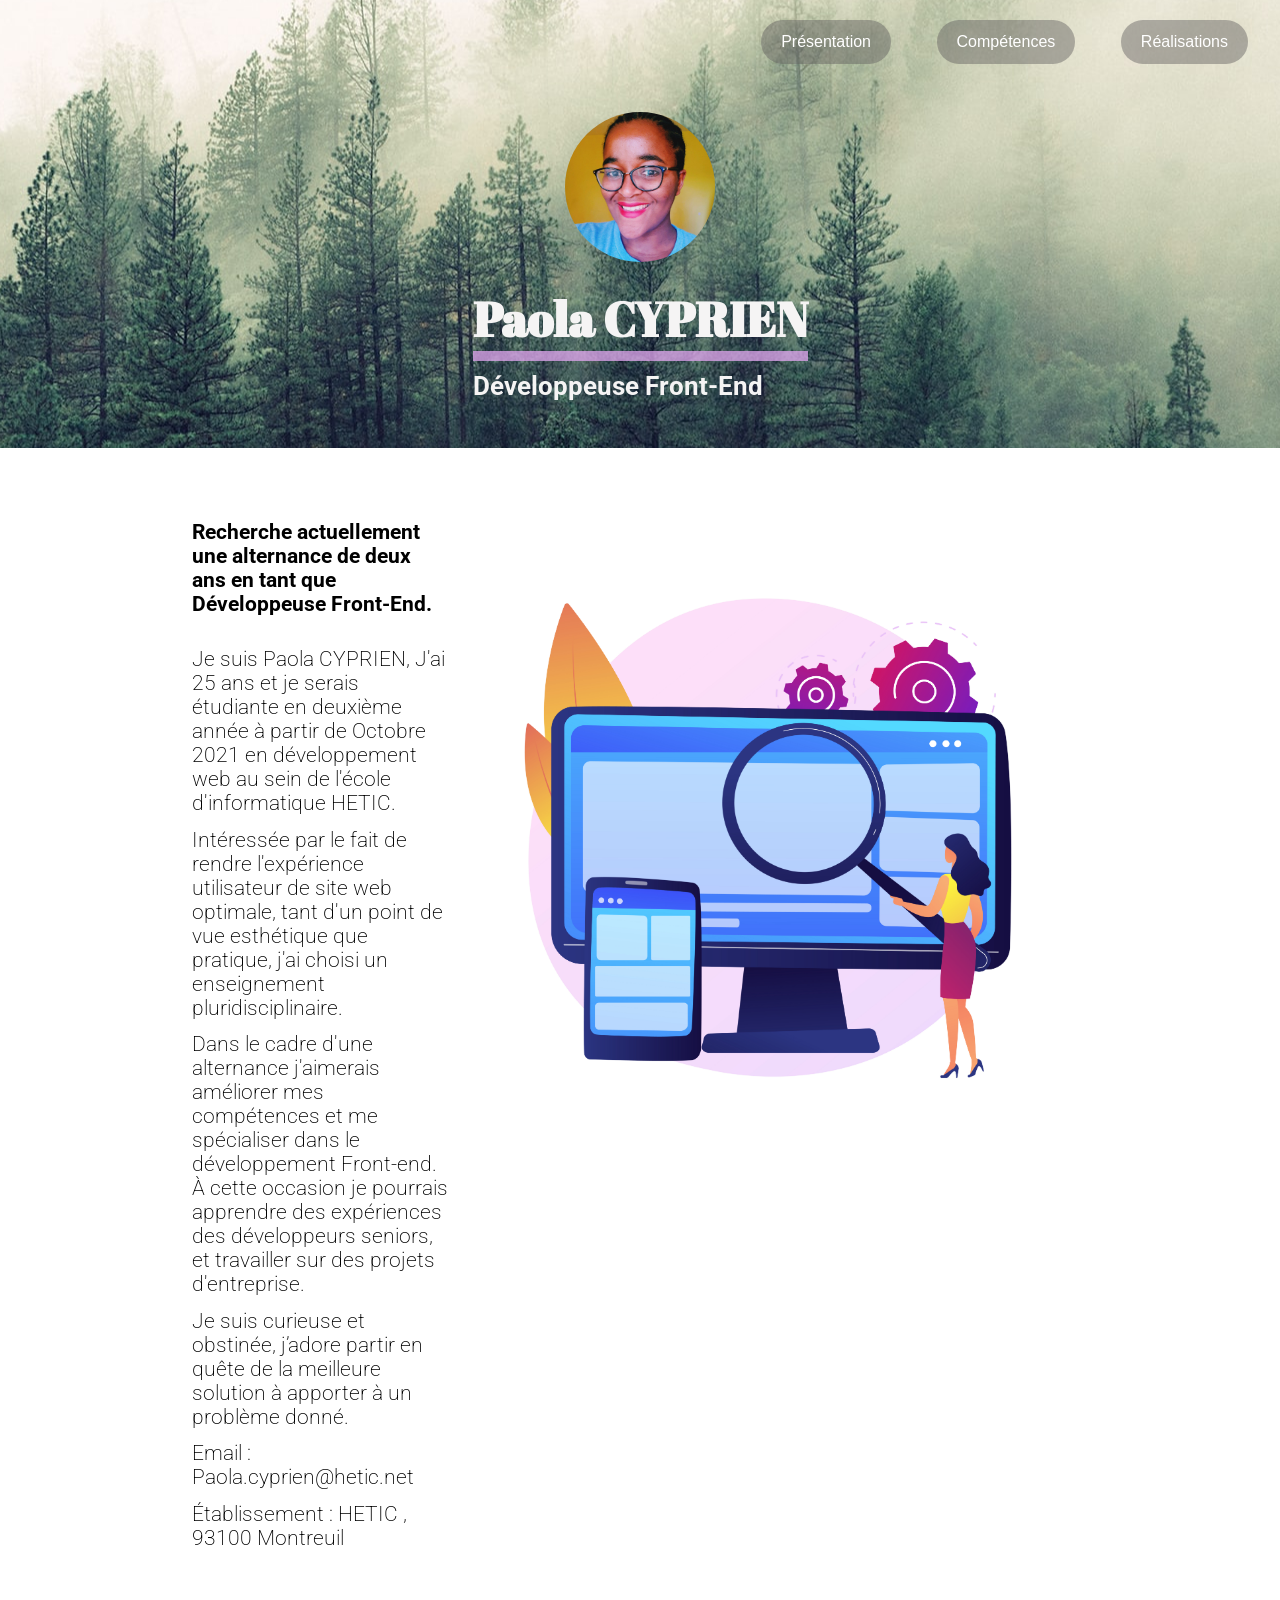
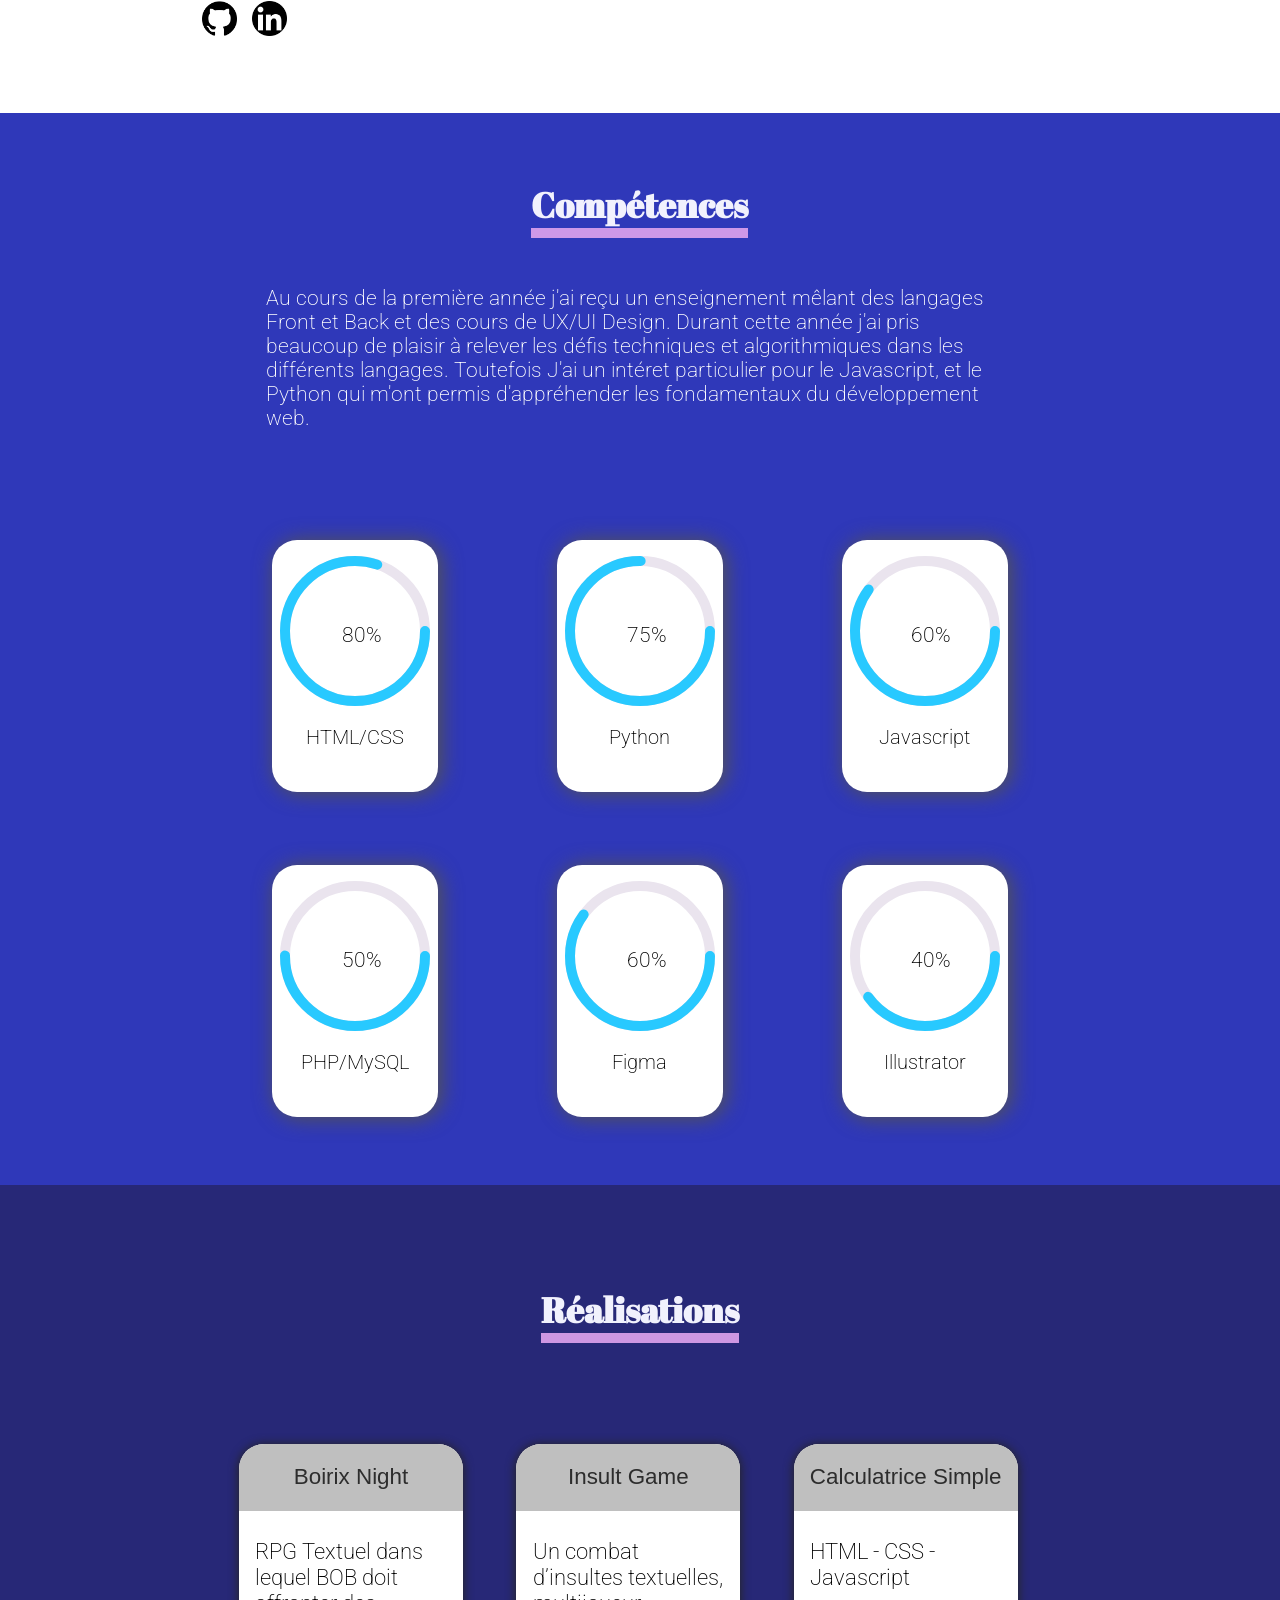
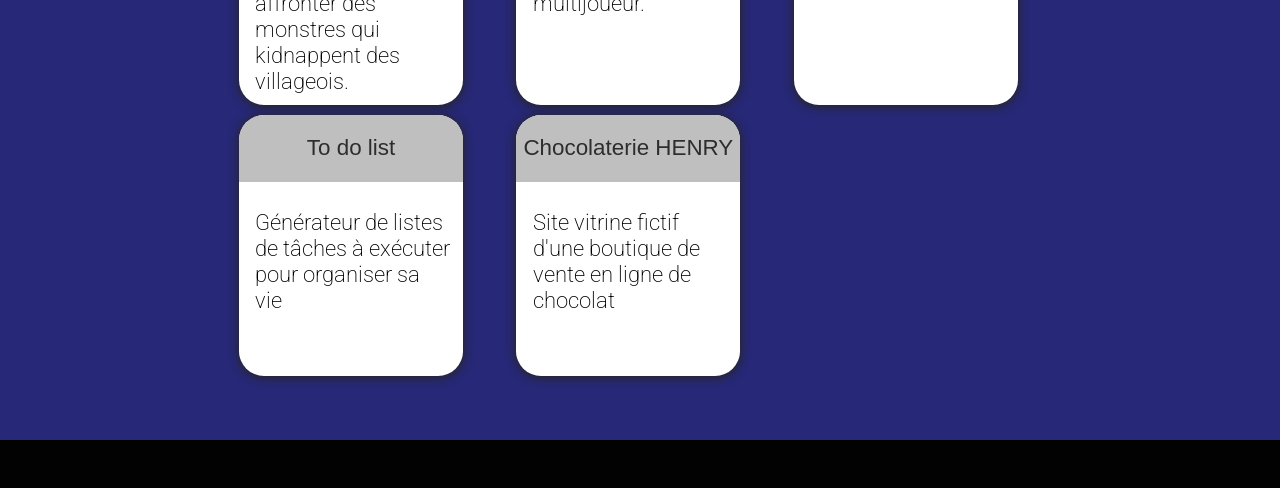
==== index.html @ fc37bf26 "Add files via upload" ====
<!DOCTYPE html>
<html lang="en">
<head>
    <meta charset="UTF-8">
    <meta http-equiv="X-UA-Compatible" content="IE=edge">
    <meta name="viewport" content="width=device-width, initial-scale=1.0">
    <link href="https://fonts.googleapis.com/css?family=Abril+Fatface|Roboto:300,700" rel="stylesheet">
    <link rel="stylesheet" href="style.css">
    <title> Portfolio CYPRIEN PAOLA</title>
</head>
<body>
    <header>
        <nav>
            <ul>
                <li></li>
                <li><a href="#part1">Présentation</a></li>
                <li><a href="#part2">Compétences</a></li>
                <li><a href="#part3">Réalisations</a></li> 
            </ul>
        </nav>
        <div class="picturesNames" id="">
            <img class="img"  src="paola.jpeg" alt="" srcset="" class ="img-size-responsive">
            <div class="words">
                <h1>Paola CYPRIEN</h1>
                <h3>Développeuse Front-End </h4>
            </div>
        </div>
    </header>

    <main>
        <section class="main-zone-presentation" id="">
            <div class="presentation" id="">
                <div class="text-presentation" id="">
                    <div class="text-prez">
                        <h4>
                            Recherche actuellement une alternance de deux ans en tant que Développeuse Front-End.
                        </h4>
                    </div>
                    <div class="div-container"  id="part1">
                        <p>Je suis Paola CYPRIEN, J'ai 25 ans et je serais étudiante en deuxième année à partir de Octobre 2021 en développement web au sein de l'école d'informatique HETIC. </p>
                        <p>Intéressée par le fait de rendre l'expérience utilisateur de site web optimale, tant d'un point de vue esthétique que pratique, j'ai choisi un enseignement pluridisciplinaire. </p>
                        <p>Dans le cadre d'une alternance j'aimerais améliorer mes compétences et me spécialiser dans le développement Front-end. À cette occasion je pourrais apprendre des expériences des développeurs seniors, et  travailler sur des projets d'entreprise.</p>
                        <p>Je suis curieuse et obstinée, j’adore partir en quête de la meilleure solution à apporter à un problème donné.</p>
                        <p class="info-box">Email : Paola.cyprien@hetic.net </p>
                        <p class="info-box">Établissement : HETIC , 93100 Montreuil</p>
                    </div>
                    <div class="logo">
                        <a href="https://github.com/Paola-Cyp"><img src="github.png" alt="" srcset=""></a>
                        <a href="https://www.linkedin.com/feed/?trk=guest_homepage-basic_nav-header-signin"><img src="linkedin-logo.png" alt="" srcset="" class ="img-size-responsive"></a>
                    </div>
                </div>
                <div class="div-illustration" id="">
                    <img class="illustration"  src="19197096.jpg" alt="" srcset=""  class ="img-size-responsive">
                </div>
            </div>
        </section>

        <section class="main-zone-skills" id="part2">
            <div class="competences" id="">
                <div class="title-skills" id="">
                    <h2>Compétences</h2>
                </div>
                <div class="text-skills" id="">
                    <p>
                    Au cours de la première année j'ai reçu un enseignement mêlant des langages Front et Back et des cours de UX/UI Design. Durant cette année j'ai pris beaucoup de plaisir à relever les défis techniques et algorithmiques dans les différents langages. Toutefois J'ai un intéret particulier pour le Javascript, et le Python qui m'ont permis d'appréhender les fondamentaux du développement web. </p> 
                </div>
              
            </div>

            <div class="skills">
                <div class="box  circle01">
                    <svg>
                        <circle cx="70px"   cy="70px" r="70px"></circle>
                        <circle cx="70px"   cy="70px" r="70px"></circle>
                    </svg>
                    <span> 80%</span>
                    <p>HTML/CSS</p>
                </div>
                <!-- box2-->
                <div class="box ">
                    <svg>
                        <circle   cx="70px"   cy="70px" r="70px"></circle>
                        <circle class="circle02" cx="70px"   cy="70px" r="70px"></circle>
                    </svg>
                    <span> 75%</span>
                    <p>Python</p>
                </div>
                <!-- box3-->
                <div class="box  circle03">
                    <svg>
                        <circle cx="70px"   cy="70px" r="70px"></circle>
                        <circle class="circle03" cx="70px"   cy="70px" r="70px"></circle>
                    </svg>
                    <span> 60%</span>
                    <p>Javascript</p>
                </div>
                <!-- box4-->
                <div class="box  circle04">
                    <svg>
                        <circle cx="70px"   cy="70px" r="70px"></circle>
                        <circle class="circle04" cx="70px"   cy="70px" r="70px"></circle>
                    </svg>
                    <span> 50%</span>
                    <p>PHP/MySQL</p>
                </div>
                <!-- box5-->
                <div class="box  circle05">
                    <svg>
                        <circle cx="70px"   cy="70px" r="70px"></circle>
                        <circle class="circle05" cx="70px"   cy="70px" r="70px"></circle>
                    </svg>
                    <span> 60%</span>
                    <p>Figma</p>
                </div>
                <!-- box4-->
                <div class="box  circle06">
                    <svg>
                        <circle cx="70px"   cy="70px" r="70px"></circle>
                        <circle class="circle06" cx="70px"   cy="70px" r="70px"></circle>
                    </svg>
                    <span> 40%</span>
                    <p>Illustrator</p>
                </div>
            </div>
        </section>

        <section class="main-zone-works" >
                   <!--Réalisation-->
            <div  class="works">
                <div class="text-works" id="">
                    <div class="title-works"  id="part3">
                        <h2>Réalisations</h2>
                    </div>
                </div>
                
                <div class="works-container" id="">
                    <div class="project1-description prjct"> 
                        <div class="project1-name name">
                            <a href="https://github.com/Paola-Cyp/Jeu-Boirix_Night-RPG/"><p>Boirix Night</p></a>
                        </div>
                        <div>
                            <p>RPG Textuel dans lequel BOB doit affronter des monstres qui kidnappent des villageois.</p>
                        </div> 
                    </div>
                    <div class="project2-description prjct">  
                        <div class="project2-name name">
                            <a href="https://github.com/Paola-Cyp/Jeu_Insult-game"><p>Insult Game</p></a>
                        </div>
                        <div>
                            <p>Un combat d’insultes textuelles, multijoueur.</p>
                        </div>
                    </div>
                    <div class="project3-description prjct">
                        <div class="project3-name name">
                            <a href="https://paola-cyp.github.io/Projet-Calculatrice_JS/"><p>Calculatrice Simple</p></a>
                        </div>
                        <div><p>HTML - CSS - Javascript </p></div>
                    </div>

                    <div class="project4-description prjct">
                        <div class="project4-name name">
                            <a href="https://paola-cyp.github.io/To-do-List-JS/"><p>To do list</p></a>
                        </div>
                        <div>
                            <p> Générateur de listes de tâches à exécuter pour organiser sa vie</p>
                        </div>
                    </div> 
                    <div class="project5-description prjct">
                        <div class="project5-name name">
                            <a href="https://paola-cyp.github.io/Site-Vitrine-Henry-Chocolaterie/store.html"><p>Chocolaterie HENRY</p></a>
                        </div>
                        <div>
                            <p> Site vitrine fictif d'une boutique de vente en ligne de chocolat</p>
                        </div>
                    </div>
                </div>
            </div>
        </section>
        
    </main>
    <footer>

    </footer>
    
</body>
</html>
---- style.css ----
* {
    margin: 0 auto ;
    padding: 0 ;   
}

body{
    font-family: 'Roboto', sans-serif; 
     font-weight: 200;    
    
}



h1,h2{
    font-family: 'Abril Fatface', serif;
    font-size: 3em;
    display: inline-block;
    
}

a{
    font-family: 'Montserrat', sans-serif;
    
}

h1::after{
    content:'';
    display: block;
    width: 100%;
    height: 10px;
    background-color: rgba(222, 165, 236, 0.767);
}


h2 {
    font-family: 'Abril Fatface', serif;
    font-size: 35px;
    text-align: center;
    color :rgb(241, 241, 253) ;
    display: inline-block;  
 }

 h2::after{
    content: '';
    display: block;
    width: 100%;
    height: 10px;
    background-color: rgba(223, 163, 238, 0.906);
 }



/*  Partie 1 : Accueil */

header{
    height: 28em ;
    background-image: url('jay-mantri-TFyi0QOx08c-unsplash.jpg');
    background-position : center ;
}



ul{
    width: 95%;
    display: flex;
    flex-direction: row;
    flex-wrap: wrap;   
}

li{
    margin-top: 20px;
    text-decoration: none;
    list-style: none;
    text-align: end;
    list-style: none; 
}


li  a{
    text-decoration: none;
    display: inline-block;
    font-size: 1em;
    border-radius: 25px;
    padding: 0.8em  1.25em;
    color: #ffffff;
    background-color: rgba(96, 94, 94, 0.452);
}


li  a:hover {
    display: inline-block;
    font-size: 1em;
    border-radius: 25px;
    padding: 0.8em  1.25em;
    color: #ffffff;
    background-color: rgba(96, 94, 94, 0.452);
}




li:nth-child(1){flex-grow: 15;}
li:nth-child(2){flex-grow: 1;}
li:nth-child(3){flex-grow: 1;}
li:nth-child(4){flex-grow: 1;}


.img{
    height: 150px;
    width: 150px;
    border-radius: 50%;
}

.words{
    padding: 1.5em;
    color :rgb(245, 244, 244);
}

h3{
    font-size: 1.6em;
    margin-top: 0.4em;
}


a img {
    margin-top: 20px;
    margin-left: 10px;
    display: inline-block;
    width: 35px;
    height: 35px;
}



.picturesNames{
    padding: 3em;
    display: flex;
    flex-direction: column;
    justify-content: center;

}



/*  PRESENTATION  */


.presentation {
    width: 70%;
    padding: 4.5em  0em;
    display: grid;
    grid-template-columns: 1fr 1fr; 
    grid-template-rows: 1fr; 
    gap: 0px 0px; 
    grid-template-areas: 
    "text-presentation div-illustration"; 
}
.text-presentation { 
    grid-area: text-presentation;
    font-size: 1.3em;
 }
.div-illustration { grid-area: div-illustration; }



.div-container {
    margin-top: 1.5em;
}

.div-container p{
    margin-top: 0.6em;
}

.logo{
    margin-top: 1.5em;
}



.illustration {
    width: 40em;
}

.img-size-responsive {
    max-width: 100%;
    height: auto;
}


/* COMPETENCES */

.main-zone-skills{
    background-color: rgb(47, 56, 185);
    padding: 2.3em;
    display: flex; 
    flex-direction: column; 
    justify-content: center;
}

.competences{
    padding: 1.5em;
    font-size: 1.3em;
    width: 70%;
    color: #ffffff;;   
}


.title-skills{
    display: flex;
    flex-direction: row;
    text-align: center;
}

.competences .text-skills{
    padding : 2.3em;

}

.text-skills + p {
    text-align: center;
}

.skills{
    width: 70%;
    height: 40em;
    display: grid;
    grid-template-columns: 1fr 1fr 1fr;
    grid-template-rows: 1fr 1fr; 
    gap: 10px 10px; 
    align-items: center;
}

.box{
    background-color: #ffffff;
    border-radius: 25px;
    padding: 1em 0.5em;
    height: 220px;
    width: 150px;
    position: relative;
    box-shadow: 3px 1px 20px 1px rgb(84, 83, 83);
}

.box  p {
    font-size: 20px;
    text-align: center;
    margin-top: 15px;
}

svg {
    /* background-color: rgb(231, 184, 184); */
    height: 150px;
    width: 150px;
}

svg circle {
    fill : none ;
    stroke :rgb(40, 201, 255) ;
    stroke-width: 10px;
    transform : translate(5px , 5px) ;
    stroke-linecap: round;
    stroke-dasharray: 440;
    stroke-dashoffset: 440;
   
}

svg circle:nth-child(1) {
    stroke :rgb(234, 228, 238) ;
    stroke-dashoffset: 0;
}


svg circle:nth-child(2) {
    animation: circle 2s forwards ;
}
 

/* Là on modifie les valeur*/
@keyframes circle {
    to {
        stroke-dashoffset: 88;
    }

}

span{
    position: absolute;
    top: 37%;
    left: 54% ;
    bottom: 50%;
    transform: translate(-50%,-50%) ;   
    height: 1em;
    font-size : 1.3em ;
}


/* -->  Cercle 2 */

svg .circle02:nth-child(2) {
    animation: circle-two 2s forwards ;
}
 
@keyframes circle-two {
    to {
        stroke-dashoffset: 110;
    }
}

/* -->  Cercle 3 */

svg .circle03:nth-child(2) {
    animation: circle-three 2s forwards ;
}
 

@keyframes circle-three {
    to {
        stroke-dashoffset: 176;
    }

}


/* -->  Cercle 4 */

svg .circle04:nth-child(2) {
    animation: circle-four 2s forwards ;
}
 

@keyframes circle-four {
    to {
        stroke-dashoffset: 220;
    }
}

/* -->  Cercle 5 */

svg .circle05:nth-child(2) {
    animation: circle-five 2s forwards ;
}
 
@keyframes circle-five {
    to {
        stroke-dashoffset: 176;
    }
}


/* -->  Cercle 6 */

svg .circle06:nth-child(2) {
    animation: circle-six 2s forwards ;
}
 

@keyframes circle-six{
    to {
        stroke-dashoffset: 264;
    }

}



/* PROJETS */

.main-zone-works{
    background-color: rgb(39, 40, 119);
}

.title-works{
    display: flex;
    flex-direction: row;
    text-align: center;
    padding: 1.3em;
}

.title-works + p{
    text-align: center;
}

.works{
    width: 70%;
    padding: 2em;
    font-size: 1em;
}


.text-works{
    padding: 2em;
    color: rgb(255, 255, 255);
    font-size: 1.3em;
}


.works-container{
    padding: 2em;
    display: grid;
    grid-template-columns: 1fr 1fr 1fr;
    grid-template-rows: 1fr 1fr;
    gap: 10px 0px;
    grid-auto-flow: row;
    grid-template-areas:
        "project1-description project2-description project3-description"
        "project4-description project5-description .";
    }
    
    .project1-description { grid-area: project1-description; }
    
    .project2-description { grid-area: project2-description; }
    
    .project3-description { grid-area: project3-description; }
    
    .project4-description { grid-area: project4-description; }
    
    .project5-description { grid-area: project5-description; }
    


.prjct{
    background-color: #ffffff;
    height: auto;
    font-size: 1.4em;
    margin-left: 15px;
    border-top-left-radius: 25px;
    border-top-right-radius: 25px;
    border-bottom-left-radius: 25px;
    border-bottom-right-radius: 25px;
    box-shadow: 0px 1px 10px 1px rgb(38, 37, 37);
    
}

.prjct > div{
    width: 10em;
}


.prjct > .name {
    height: 3em;
}

.project div{
    margin-top: 10px;
}

.name{
    border-top-left-radius: 25px;
    border-top-right-radius: 25px;
    background-color: rgb(191, 191, 191);
    margin-bottom: 0.7em;
    text-align: center;
    color: #ffffff;
    display: flex;
    flex-direction: column;
    justify-content: center;
    align-items: center;
    
}



.name + div p {
    /* background-color: aqua; */
    margin-left: 5px;
    padding: 5%;
}


footer{
    background-color: rgb(2, 2, 2);
    height: 3em;
}




.works-container a:link{
    color: rgb(45, 45, 45);
}


.works-container a:link {
    text-decoration: none;
}
  
.works-container a:visited {
    color: rgb(116, 116, 255);
}
  


.works-container a:hover::after{
    content: '';
    display: block;
    width: 100%;
    font-size:large;
    height: 5px;
    background-color:#f7f6f6;

}
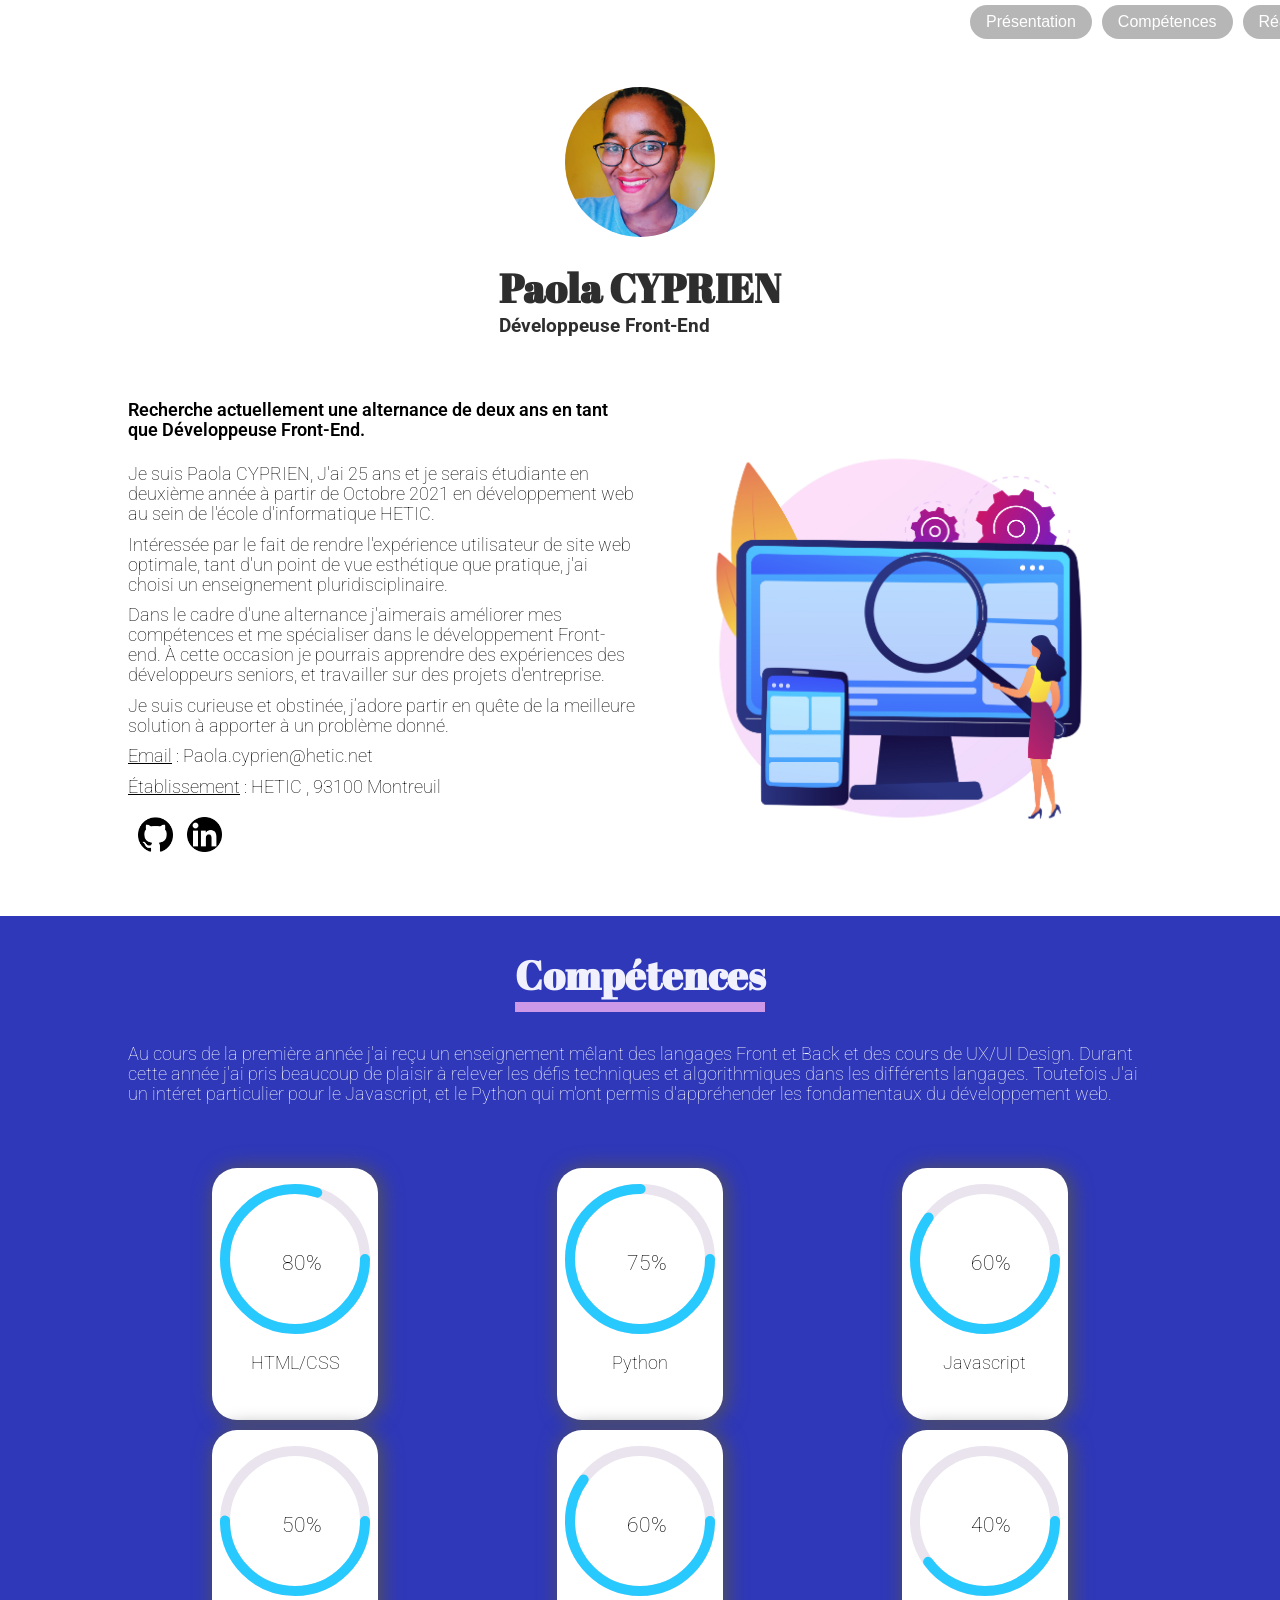
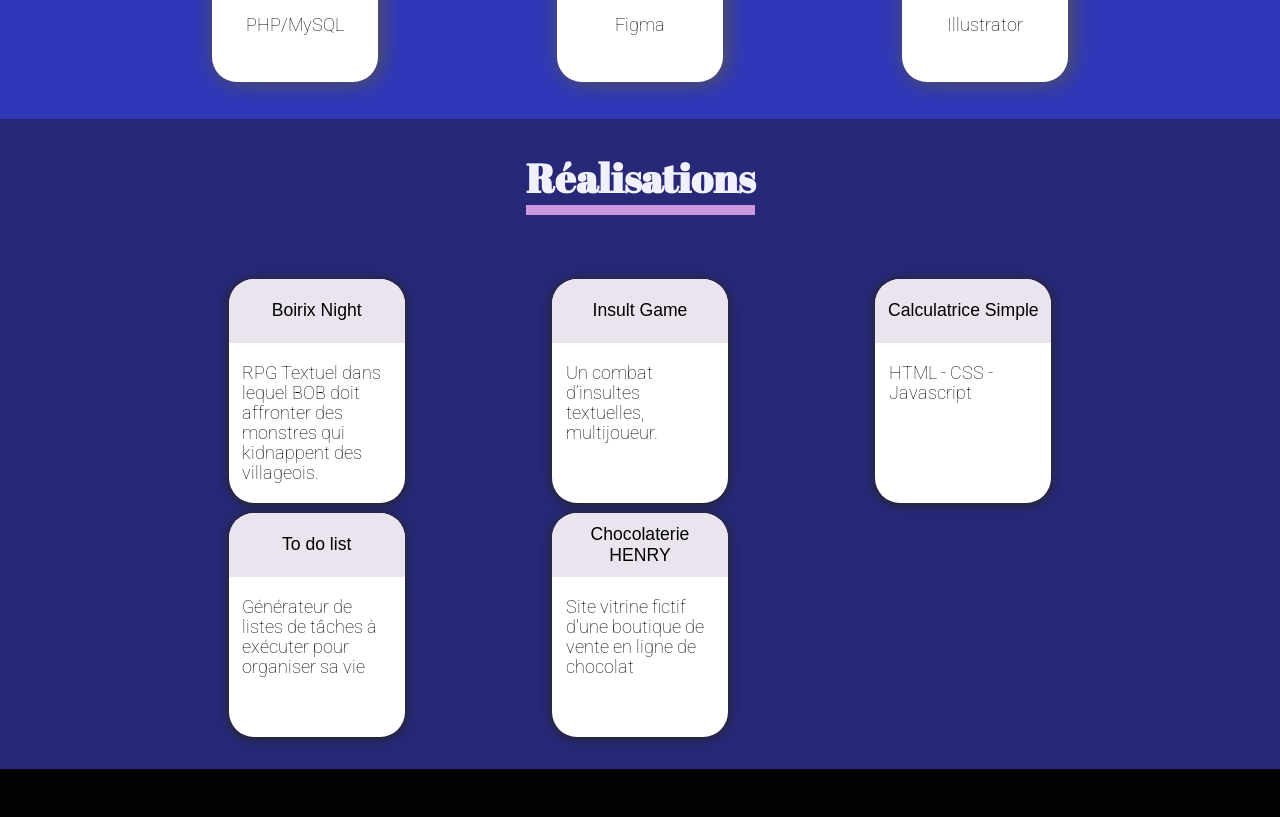
==== commit 2ecf66bc: "Add files via upload" ====
--- a/index.html
+++ b/index.html
@@ -12,7 +12,6 @@
     <header>
         <nav>
             <ul>
-                <li></li>
                 <li><a href="#part1">Présentation</a></li>
                 <li><a href="#part2">Compétences</a></li>
                 <li><a href="#part3">Réalisations</a></li> 
@@ -28,21 +27,21 @@
     </header>
 
     <main>
-        <section class="main-zone-presentation" id="">
+        <section class="main-zone-presentation" id="part1">
             <div class="presentation" id="">
                 <div class="text-presentation" id="">
                     <div class="text-prez">
-                        <h4>
+                        <p>
                             Recherche actuellement une alternance de deux ans en tant que Développeuse Front-End.
-                        </h4>
+                        </p>
                     </div>
-                    <div class="div-container"  id="part1">
+                    <div class="div-container"  >
                         <p>Je suis Paola CYPRIEN, J'ai 25 ans et je serais étudiante en deuxième année à partir de Octobre 2021 en développement web au sein de l'école d'informatique HETIC. </p>
                         <p>Intéressée par le fait de rendre l'expérience utilisateur de site web optimale, tant d'un point de vue esthétique que pratique, j'ai choisi un enseignement pluridisciplinaire. </p>
                         <p>Dans le cadre d'une alternance j'aimerais améliorer mes compétences et me spécialiser dans le développement Front-end. À cette occasion je pourrais apprendre des expériences des développeurs seniors, et  travailler sur des projets d'entreprise.</p>
                         <p>Je suis curieuse et obstinée, j’adore partir en quête de la meilleure solution à apporter à un problème donné.</p>
-                        <p class="info-box">Email : Paola.cyprien@hetic.net </p>
-                        <p class="info-box">Établissement : HETIC , 93100 Montreuil</p>
+                        <p class="info-box info1prez"> <span>Email</span> : Paola.cyprien@hetic.net </p>
+                        <p class="info-box"> <span>Établissement</span> : HETIC , 93100 Montreuil</p>
                     </div>
                     <div class="logo">
                         <a href="https://github.com/Paola-Cyp"><img src="github.png" alt="" srcset=""></a>
@@ -54,7 +53,6 @@
                 </div>
             </div>
         </section>
-
         <section class="main-zone-skills" id="part2">
             <div class="competences" id="">
                 <div class="title-skills" id="">
@@ -63,8 +61,7 @@
                 <div class="text-skills" id="">
                     <p>
                     Au cours de la première année j'ai reçu un enseignement mêlant des langages Front et Back et des cours de UX/UI Design. Durant cette année j'ai pris beaucoup de plaisir à relever les défis techniques et algorithmiques dans les différents langages. Toutefois J'ai un intéret particulier pour le Javascript, et le Python qui m'ont permis d'appréhender les fondamentaux du développement web. </p> 
-                </div>
-              
+                </div> 
             </div>
 
             <div class="skills">
@@ -132,7 +129,6 @@
                         <h2>Réalisations</h2>
                     </div>
                 </div>
-                
                 <div class="works-container" id="">
                     <div class="project1-description prjct"> 
                         <div class="project1-name name">
--- a/style.css
+++ b/style.css
@@ -5,7 +5,7 @@
 
 body{
     font-family: 'Roboto', sans-serif; 
-     font-weight: 200;    
+     font-weight: 100;    
     
 }
 
@@ -13,28 +13,25 @@
 
 h1,h2{
     font-family: 'Abril Fatface', serif;
-    font-size: 3em;
-    display: inline-block;
-    
+    font-size: 2.5em;
+    display: inline-block;   
 }
 
 a{
-    font-family: 'Montserrat', sans-serif;
-    
-}
-
-h1::after{
+    font-family: 'Montserrat', sans-serif;   
+}
+
+/* h1::after{
     content:'';
     display: block;
     width: 100%;
     height: 10px;
-    background-color: rgba(222, 165, 236, 0.767);
-}
+    background-color: rgba(255, 255, 255, 0.767);
+} */
 
 
 h2 {
     font-family: 'Abril Fatface', serif;
-    font-size: 35px;
     text-align: center;
     color :rgb(241, 241, 253) ;
     display: inline-block;  
@@ -48,31 +45,34 @@
     background-color: rgba(223, 163, 238, 0.906);
  }
 
-
+p{
+    font-size: 1.1em;
+}
 
 /*  Partie 1 : Accueil */
 
 header{
-    height: 28em ;
-    background-image: url('jay-mantri-TFyi0QOx08c-unsplash.jpg');
+    height: 23em ;
+    background-image: url('https://images.unsplash.com/photo-1558591710-4b4a1ae0f04d?ixlib=rb-1.2.1&ixid=MnwxMjA3fDB8MHxwaG90by1wYWdlfHx8fGVufDB8fHx8&auto=format&fit=crop&w=668&q=80');
     background-position : center ;
 }
 
-
+nav {
+    display: flex;   
+}
 
 ul{
-    width: 95%;
     display: flex;
-    flex-direction: row;
-    flex-wrap: wrap;   
+    flex-direction: row ;
+    justify-content: center;
+    margin-left: 60em;
+    margin-top: 5px;
 }
 
 li{
-    margin-top: 20px;
     text-decoration: none;
     list-style: none;
-    text-align: end;
-    list-style: none; 
+    margin-left: 10px;
 }
 
 
@@ -81,7 +81,7 @@
     display: inline-block;
     font-size: 1em;
     border-radius: 25px;
-    padding: 0.8em  1.25em;
+    padding: 0.5em  1em;
     color: #ffffff;
     background-color: rgba(96, 94, 94, 0.452);
 }
@@ -91,18 +91,15 @@
     display: inline-block;
     font-size: 1em;
     border-radius: 25px;
-    padding: 0.8em  1.25em;
+    padding: 0.5em  1em;
     color: #ffffff;
-    background-color: rgba(96, 94, 94, 0.452);
-}
-
-
-
-
-li:nth-child(1){flex-grow: 15;}
-li:nth-child(2){flex-grow: 1;}
-li:nth-child(3){flex-grow: 1;}
-li:nth-child(4){flex-grow: 1;}
+    background-color: rgba(87, 85, 85, 0.666);
+}
+
+
+
+
+
 
 
 .img{
@@ -113,12 +110,7 @@
 
 .words{
     padding: 1.5em;
-    color :rgb(245, 244, 244);
-}
-
-h3{
-    font-size: 1.6em;
-    margin-top: 0.4em;
+    color :rgb(46, 46, 46);
 }
 
 
@@ -142,22 +134,27 @@
 
 
 
+
+
 /*  PRESENTATION  */
 
+.text-prez{
+    font-weight:600;
+}
 
 .presentation {
-    width: 70%;
-    padding: 4.5em  0em;
+    padding : 2em;
+    width: 80%;
     display: grid;
     grid-template-columns: 1fr 1fr; 
     grid-template-rows: 1fr; 
-    gap: 0px 0px; 
+    gap: 10px 10px;
     grid-template-areas: 
     "text-presentation div-illustration"; 
 }
 .text-presentation { 
     grid-area: text-presentation;
-    font-size: 1.3em;
+    font-size: 1em;
  }
 .div-illustration { grid-area: div-illustration; }
 
@@ -171,14 +168,24 @@
     margin-top: 0.6em;
 }
 
-.logo{
-    margin-top: 1.5em;
-}
-
-
+
+.info-box{
+    margin-top: 20px;
+    
+}
+
+.info-box > span{
+    position: static;
+    text-decoration:underline;
+    font-size: 1em;
+}
+
+.info1prez{
+    margin-top: 1.3ems;
+}
 
 .illustration {
-    width: 40em;
+    width: 30em;
 }
 
 .img-size-responsive {
@@ -191,16 +198,19 @@
 
 .main-zone-skills{
     background-color: rgb(47, 56, 185);
-    padding: 2.3em;
     display: flex; 
     flex-direction: column; 
     justify-content: center;
 }
 
+
+.main-zone-skills > *{
+    width: 80%;
+
+}
+
 .competences{
-    padding: 1.5em;
-    font-size: 1.3em;
-    width: 70%;
+    padding : 2em;
     color: #ffffff;;   
 }
 
@@ -212,7 +222,8 @@
 }
 
 .competences .text-skills{
-    padding : 2.3em;
+    padding-top : 2em;
+    padding-bottom: 2em ;
 
 }
 
@@ -221,12 +232,11 @@
 }
 
 .skills{
-    width: 70%;
-    height: 40em;
+    padding-bottom : 2.3em;
     display: grid;
     grid-template-columns: 1fr 1fr 1fr;
     grid-template-rows: 1fr 1fr; 
-    gap: 10px 10px; 
+    gap: 10px 10px;
     align-items: center;
 }
 
@@ -241,7 +251,6 @@
 }
 
 .box  p {
-    font-size: 20px;
     text-align: center;
     margin-top: 15px;
 }
@@ -372,7 +381,6 @@
     display: flex;
     flex-direction: row;
     text-align: center;
-    padding: 1.3em;
 }
 
 .title-works + p{
@@ -380,48 +388,45 @@
 }
 
 .works{
-    width: 70%;
-    padding: 2em;
+    width: 80%;
     font-size: 1em;
 }
 
 
 .text-works{
-    padding: 2em;
+    padding : 2em;
     color: rgb(255, 255, 255);
-    font-size: 1.3em;
 }
 
 
 .works-container{
-    padding: 2em;
+    padding : 2em;
     display: grid;
     grid-template-columns: 1fr 1fr 1fr;
     grid-template-rows: 1fr 1fr;
-    gap: 10px 0px;
+    gap: 10px 10px;
     grid-auto-flow: row;
     grid-template-areas:
         "project1-description project2-description project3-description"
         "project4-description project5-description .";
-    }
+}
     
-    .project1-description { grid-area: project1-description; }
-    
-    .project2-description { grid-area: project2-description; }
-    
-    .project3-description { grid-area: project3-description; }
-    
-    .project4-description { grid-area: project4-description; }
-    
-    .project5-description { grid-area: project5-description; }
+.project1-description { grid-area: project1-description; }
+
+.project2-description { grid-area: project2-description; }
+
+.project3-description { grid-area: project3-description; }
+
+.project4-description { grid-area: project4-description; }
+
+.project5-description { grid-area: project5-description; }
     
 
 
 .prjct{
     background-color: #ffffff;
-    height: auto;
-    font-size: 1.4em;
-    margin-left: 15px;
+    height: 14em;
+    width: 11em;
     border-top-left-radius: 25px;
     border-top-right-radius: 25px;
     border-bottom-left-radius: 25px;
@@ -430,26 +435,23 @@
     
 }
 
-.prjct > div{
-    width: 10em;
-}
-
-
-.prjct > .name {
-    height: 3em;
-}
-
-.project div{
-    margin-top: 10px;
+
+.prjct  .name {
+    height: 2em;
+    padding: 1em 0.5em;
+}
+
+.project > {
+    padding: 1em 0.5em;
 }
 
 .name{
     border-top-left-radius: 25px;
     border-top-right-radius: 25px;
-    background-color: rgb(191, 191, 191);
+    background-color:rgb(234, 228, 238);
     margin-bottom: 0.7em;
     text-align: center;
-    color: #ffffff;
+    color: #010101;
     display: flex;
     flex-direction: column;
     justify-content: center;
@@ -475,7 +477,7 @@
 
 
 .works-container a:link{
-    color: rgb(45, 45, 45);
+    color: #010101;
 }
 
 
@@ -484,10 +486,9 @@
 }
   
 .works-container a:visited {
-    color: rgb(116, 116, 255);
+    color: #010101;
 }
   
-
 
 .works-container a:hover::after{
     content: '';
@@ -495,9 +496,9 @@
     width: 100%;
     font-size:large;
     height: 5px;
-    background-color:#f7f6f6;
-
-}
-
-
-
+    background-color:#6d6c6c;
+
+}
+
+
+
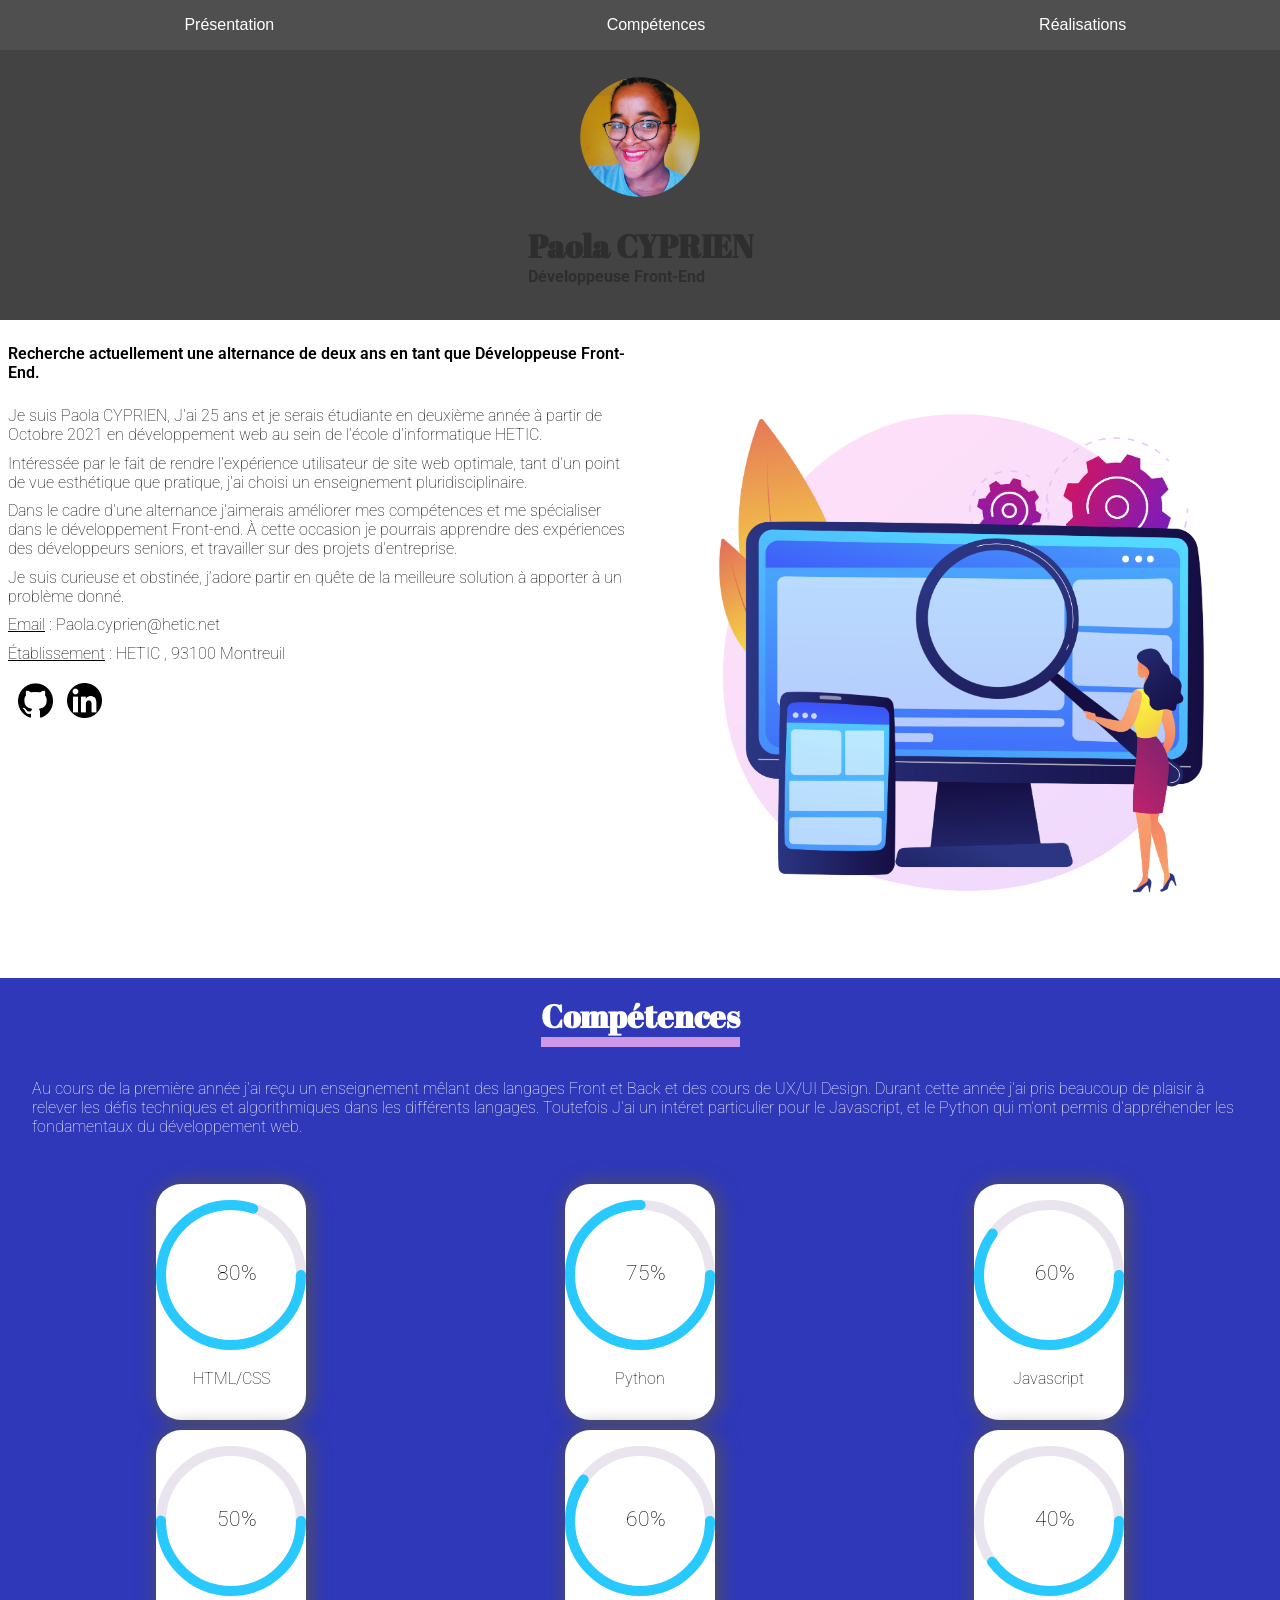
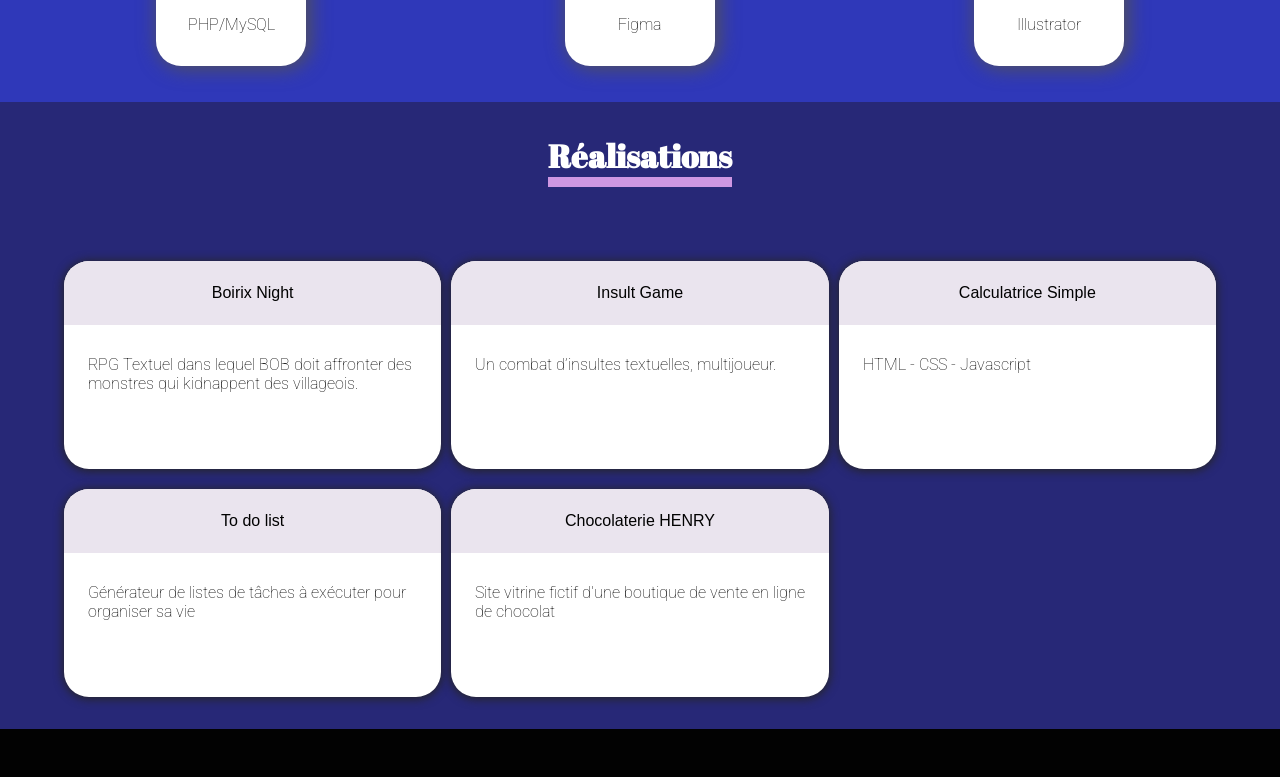
==== commit c72db487: "Add files via upload" ====
--- a/index.html
+++ b/index.html
@@ -25,7 +25,6 @@
             </div>
         </div>
     </header>
-
     <main>
         <section class="main-zone-presentation" id="part1">
             <div class="presentation" id="">
@@ -63,7 +62,6 @@
                     Au cours de la première année j'ai reçu un enseignement mêlant des langages Front et Back et des cours de UX/UI Design. Durant cette année j'ai pris beaucoup de plaisir à relever les défis techniques et algorithmiques dans les différents langages. Toutefois J'ai un intéret particulier pour le Javascript, et le Python qui m'ont permis d'appréhender les fondamentaux du développement web. </p> 
                 </div> 
             </div>
-
             <div class="skills">
                 <div class="box  circle01">
                     <svg>
@@ -172,10 +170,8 @@
                 </div>
             </div>
         </section>
-        
     </main>
     <footer>
-
     </footer>
     
 </body>
--- a/style.css
+++ b/style.css
@@ -1,6 +1,7 @@
 * {
     margin: 0 auto ;
-    padding: 0 ;   
+    padding: 0 ; 
+    font-size: 16px;  
 }
 
 body{
@@ -11,9 +12,11 @@
 
 
 
+
+
 h1,h2{
     font-family: 'Abril Fatface', serif;
-    font-size: 2.5em;
+    font-size: 2em;
     display: inline-block;   
 }
 
@@ -21,95 +24,80 @@
     font-family: 'Montserrat', sans-serif;   
 }
 
-/* h1::after{
-    content:'';
-    display: block;
-    width: 100%;
-    height: 10px;
-    background-color: rgba(255, 255, 255, 0.767);
-} */
-
-
-h2 {
-    font-family: 'Abril Fatface', serif;
-    text-align: center;
-    color :rgb(241, 241, 253) ;
-    display: inline-block;  
- }
-
- h2::after{
+
+
+
+h2::after{
     content: '';
     display: block;
     width: 100%;
     height: 10px;
     background-color: rgba(223, 163, 238, 0.906);
- }
+}
 
 p{
-    font-size: 1.1em;
+    font-size: 1em;
 }
 
 /*  Partie 1 : Accueil */
 
 header{
-    height: 23em ;
+    height: 25em ;
+    width: 100%;
     background-image: url('https://images.unsplash.com/photo-1558591710-4b4a1ae0f04d?ixlib=rb-1.2.1&ixid=MnwxMjA3fDB8MHxwaG90by1wYWdlfHx8fGVufDB8fHx8&auto=format&fit=crop&w=668&q=80');
     background-position : center ;
-}
-
-nav {
-    display: flex;   
-}
+    background-size: cover;
+
+    
+}
+
+
 
 ul{
     display: flex;
-    flex-direction: row ;
-    justify-content: center;
-    margin-left: 60em;
-    margin-top: 5px;
+    flex-direction: column;
+    margin-left: 0em;
+    background-color: rgba(96, 94, 94, 0.452);
+    
 }
 
 li{
+    width: 100%;
     text-decoration: none;
     list-style: none;
-    margin-left: 10px;
-}
-
-
-li  a{
+    text-align: center; 
+}
+
+
+li a{
+    width: 100% ;
     text-decoration: none;
     display: inline-block;
     font-size: 1em;
-    border-radius: 25px;
-    padding: 0.5em  1em;
+    padding: 1em;
     color: #ffffff;
-    background-color: rgba(96, 94, 94, 0.452);
+    
+    
 }
 
 
 li  a:hover {
-    display: inline-block;
-    font-size: 1em;
-    border-radius: 25px;
-    padding: 0.5em  1em;
+    width: 100% ;
     color: #ffffff;
     background-color: rgba(87, 85, 85, 0.666);
 }
 
 
 
-
-
-
-
 .img{
-    height: 150px;
-    width: 150px;
+    padding: 1.7em;
+    height: 120px;
+    width: 120px;
     border-radius: 50%;
 }
 
 .words{
-    padding: 1.5em;
+
     color :rgb(46, 46, 46);
 }
 
@@ -125,7 +113,6 @@
 
 
 .picturesNames{
-    padding: 3em;
     display: flex;
     flex-direction: column;
     justify-content: center;
@@ -142,21 +129,18 @@
     font-weight:600;
 }
 
+
+
 .presentation {
-    padding : 2em;
-    width: 80%;
-    display: grid;
-    grid-template-columns: 1fr 1fr; 
-    grid-template-rows: 1fr; 
-    gap: 10px 10px;
-    grid-template-areas: 
-    "text-presentation div-illustration"; 
+    padding-top: 1em;
+    display: flex;
+    flex-direction: column;
+    justify-content: center;
+    width: 100%;
 }
 .text-presentation { 
-    grid-area: text-presentation;
-    font-size: 1em;
- }
-.div-illustration { grid-area: div-illustration; }
+    padding: 0.5em ;
+}
 
 
 
@@ -181,11 +165,11 @@
 }
 
 .info1prez{
-    margin-top: 1.3ems;
+    margin-top: 1.3em;
 }
 
 .illustration {
-    width: 30em;
+    width: 95%;
 }
 
 .img-size-responsive {
@@ -205,12 +189,12 @@
 
 
 .main-zone-skills > *{
-    width: 80%;
+    width: 95%;
 
 }
 
 .competences{
-    padding : 2em;
+    padding : 1em;
     color: #ffffff;;   
 }
 
@@ -232,22 +216,24 @@
 }
 
 .skills{
-    padding-bottom : 2.3em;
+    padding-bottom : 2em;
     display: grid;
-    grid-template-columns: 1fr 1fr 1fr;
-    grid-template-rows: 1fr 1fr; 
-    gap: 10px 10px;
+    grid-template-columns: 1fr 1fr ;
+    grid-template-rows: 1fr 1fr 1fr; 
+    gap: 20px 5px;
     align-items: center;
 }
 
 .box{
     background-color: #ffffff;
     border-radius: 25px;
-    padding: 1em 0.5em;
     height: 220px;
     width: 150px;
     position: relative;
     box-shadow: 3px 1px 20px 1px rgb(84, 83, 83);
+    padding-top: 1em;
+   
+
 }
 
 .box  p {
@@ -388,7 +374,7 @@
 }
 
 .works{
-    width: 80%;
+    width: 95%;
     font-size: 1em;
 }
 
@@ -399,34 +385,11 @@
 }
 
 
-.works-container{
-    padding : 2em;
-    display: grid;
-    grid-template-columns: 1fr 1fr 1fr;
-    grid-template-rows: 1fr 1fr;
-    gap: 10px 10px;
-    grid-auto-flow: row;
-    grid-template-areas:
-        "project1-description project2-description project3-description"
-        "project4-description project5-description .";
-}
-    
-.project1-description { grid-area: project1-description; }
-
-.project2-description { grid-area: project2-description; }
-
-.project3-description { grid-area: project3-description; }
-
-.project4-description { grid-area: project4-description; }
-
-.project5-description { grid-area: project5-description; }
-    
-
-
 .prjct{
     background-color: #ffffff;
-    height: 14em;
-    width: 11em;
+    height: 13em;
+    width: 100%;
+    margin-top: 10px;
     border-top-left-radius: 25px;
     border-top-right-radius: 25px;
     border-bottom-left-radius: 25px;
@@ -462,7 +425,6 @@
 
 
 .name + div p {
-    /* background-color: aqua; */
     margin-left: 5px;
     padding: 5%;
 }
@@ -472,7 +434,6 @@
     background-color: rgb(2, 2, 2);
     height: 3em;
 }
-
 
 
 
@@ -502,3 +463,422 @@
 
 
 
+
+
+
+@media only screen and (min-width: 650px) and (max-width : 1999px) {
+
+    body{
+        font-size: 16px;
+    }
+         
+    header{
+        background-color: rgb(68, 67, 67); 
+        height: 20em ;
+        background-image: url('https://images.unsplash.com/photo-1558591710-4b4a1ae0f04d?ixlib=rb-1.2.1&ixid=MnwxMjA3fDB8MHxwaG90by1wYWdlfHx8fGVufDB8fHx8&auto=format&fit=crop&w=668&q=80');
+        background-position : center ;
+        background-size: cover;
+    }
+
+
+    .presentation {
+        width: 100%;
+        display: grid;
+        grid-template-columns: 1fr 1fr; 
+        grid-template-rows: 1fr; 
+        gap: 5px 5px;
+        grid-template-areas: 
+        "text-presentation div-illustration"; 
+    }
+    .text-presentation { 
+        grid-area: text-presentation;   
+    }
+
+    .div-illustration { grid-area: div-illustration; }
+
+
+    ul{
+        display: flex;
+        flex-direction: row ;
+
+    }
+
+    li{
+        text-decoration: none;
+        list-style: none;
+        text-align: center;
+        background-color: none;
+    }
+
+
+    li a{
+        text-decoration: none;
+        display: inline-block;
+        color: #ffffff;
+    }
+
+    li  a:hover {
+        color: #ffffff;   
+    }
+
+    .illustration {
+        visibility: visible;
+        width: 100%;
+        
+    }
+    
+    .img-size-responsive {
+        max-width: 100%;
+        height: auto;
+    }
+    
+
+    .skills{
+        padding-bottom : 2.3em;
+        display: grid;
+        grid-template-columns: 1fr 1fr 1fr;
+        grid-template-rows: 1fr 1fr; 
+        gap: 10px 10px;
+        align-items: center;
+    }
+
+    .works-container{
+        padding : 2em;
+        display: grid;
+        grid-template-columns: 1fr 1fr 1fr;
+        grid-template-rows: 1fr 1fr;
+        gap: 10px 10px;
+        grid-auto-flow: row;
+        grid-template-areas:
+            "project1-description project2-description project3-description"
+            "project4-description project5-description .";
+    }
+        
+    .project1-description { grid-area: project1-description; }
+    
+    .project2-description { grid-area: project2-description; }
+    
+    .project3-description { grid-area: project3-description; }
+    
+    .project4-description { grid-area: project4-description; }
+    
+    .project5-description { grid-area: project5-description; }
+
+
+
+    
+
+
+
+
+
+
+}
+
+
+
+
+
+
+
+
+@media only screen and (min-width : 1440px) {
+
+    body{
+        font-size :18px ;
+
+    }
+    
+
+    header{
+        height: 32em ;
+        background-image: url('https://images.unsplash.com/photo-1558591710-4b4a1ae0f04d?ixlib=rb-1.2.1&ixid=MnwxMjA3fDB8MHxwaG90by1wYWdlfHx8fGVufDB8fHx8&auto=format&fit=crop&w=668&q=80');
+        background-position : center ;
+        background-size: cover;
+    }
+
+    ul{
+        display: flex;
+        flex-direction: row ;
+    }
+
+    li{
+        text-decoration: none;
+        list-style: none;
+        text-align: center;
+        background-color: none;
+    }
+
+
+    li a{
+        text-decoration: none;
+        display: inline-block;
+        color: #ffffff;
+    }
+
+    li  a:hover {
+        color: #ffffff;   
+    }
+    
+  
+    .img{
+        height: 150px;
+        width: 150px;
+        border-radius: 50%;
+    }
+
+    .words{
+        padding: 1.5em;
+        color :rgb(46, 46, 46);
+    }
+
+
+    a img {
+        margin-top: 20px;
+        margin-left: 10px;
+        display: inline-block;
+        width: 35px;
+        height: 35px;
+    }
+
+    .text-prez{
+        font-weight:600;
+    }
+
+    .presentation {
+        width: 80%;
+        display: grid;
+        grid-template-columns: 1fr 1fr; 
+        grid-template-rows: 1fr; 
+        gap: 10px 10px;
+        grid-template-areas: 
+        "text-presentation div-illustration"; 
+    }
+    .text-presentation { 
+        grid-area: text-presentation;
+        font-size: 1em;
+    }
+    .div-illustration { grid-area: div-illustration; }
+
+
+    .div-container {
+        margin-top: 1.5em;
+    }
+
+    .div-container p{
+        margin-top: 0.6em;
+    }
+
+
+    .info-box{
+        margin-top: 20px;
+        
+    }
+
+    .info-box > span{
+        position: static;
+        text-decoration:underline;
+        font-size: 1em;
+    }
+
+    .info1prez{
+        margin-top: 1.3em;
+    }
+
+    .illustration {
+        width: 60%;
+    }
+
+    .img-size-responsive {
+        max-width: 100%;
+        height: auto;
+    }
+
+
+    .main-zone-skills{
+        background-color: rgb(47, 56, 185);
+        display: flex; 
+        flex-direction: column; 
+        justify-content: center;
+    }
+    
+    
+    .main-zone-skills > *{
+        width: 80%;
+    
+    }
+    
+    .competences{
+        padding : 2em;
+        color: #ffffff;;   
+    }
+    
+    
+    .title-skills{
+        display: flex;
+        flex-direction: row;
+        text-align: center;
+    }
+    
+    .competences .text-skills{
+        padding-top : 2em;
+        padding-bottom: 2em ;
+    
+    }
+    
+    .text-skills + p {
+        text-align: center;
+    }
+    
+    .skills{
+        font-size: 1.25em;
+        padding-bottom : 2.3em;
+        display: grid;
+        grid-template-columns: 1fr 1fr 1fr;
+        grid-template-rows: 1fr 1fr; 
+        gap: 10px 10px;
+        align-items: center;
+    }
+    
+    .box{
+        background-color: #ffffff;
+        border-radius: 25px;
+        padding: 1em 0.5em;
+        height: 220px;
+        width: 150px;
+        position: relative;
+        box-shadow: 3px 1px 20px 1px rgb(84, 83, 83);
+    }
+    
+    .box  p {
+        text-align: center;
+        margin-top: 15px;
+    }
+    
+    svg {
+        height: 150px;
+        width: 150px;
+    }
+
+
+    .works{
+        width: 80%;
+        font-size: 1.25em;
+    }
+
+
+    .text-works{
+        padding : 2em;
+        color: rgb(255, 255, 255);
+    }
+
+
+    .works-container{
+        padding : 2em;
+        display: grid;
+        grid-template-columns: 1fr 1fr 1fr;
+        grid-template-rows: 1fr 1fr;
+        gap: 10px 10px;
+        grid-auto-flow: row;
+        grid-template-areas:
+            "project1-description project2-description project3-description"
+            "project4-description project5-description .";
+    }
+        
+    .project1-description { grid-area: project1-description; }
+
+    .project2-description { grid-area: project2-description; }
+
+    .project3-description { grid-area: project3-description; }
+
+    .project4-description { grid-area: project4-description; }
+
+    .project5-description { grid-area: project5-description; }
+        
+
+
+    .prjct{
+        background-color: #ffffff;
+        height: 14em;
+        width: 11em;
+        border-top-left-radius: 25px;
+        border-top-right-radius: 25px;
+        border-bottom-left-radius: 25px;
+        border-bottom-right-radius: 25px;
+        box-shadow: 0px 1px 10px 1px rgb(38, 37, 37);
+        
+    }
+
+
+    .prjct  .name {
+        height: 2em;
+        padding: 1em 0.5em;
+    }
+
+    .project > {
+        padding: 1em 0.5em;
+    }
+
+    .name{
+        border-top-left-radius: 25px;
+        border-top-right-radius: 25px;
+        background-color:rgb(234, 228, 238);
+        margin-bottom: 0.7em;
+        text-align: center;
+        color: #010101;
+        display: flex;
+        flex-direction: column;
+        justify-content: center;
+        align-items: center;
+        
+    }
+
+
+
+    .name + div p {
+        /* background-color: aqua; */
+        margin-left: 5px;
+        padding: 5%;
+    }
+
+
+    footer{
+        background-color: rgb(2, 2, 2);
+        height: 3em;
+    }
+
+
+
+
+    .works-container a:link{
+        color: #010101;
+    }
+
+
+    .works-container a:link {
+        text-decoration: none;
+    }
+    
+    .works-container a:visited {
+        color: #010101;
+    }
+    
+
+    .works-container a:hover::after{
+        content: '';
+        display: block;
+        width: 100%;
+        font-size:large;
+        height: 5px;
+        background-color:#6d6c6c;
+
+    }
+
+
+
+
+
+
+
+ 
+}
